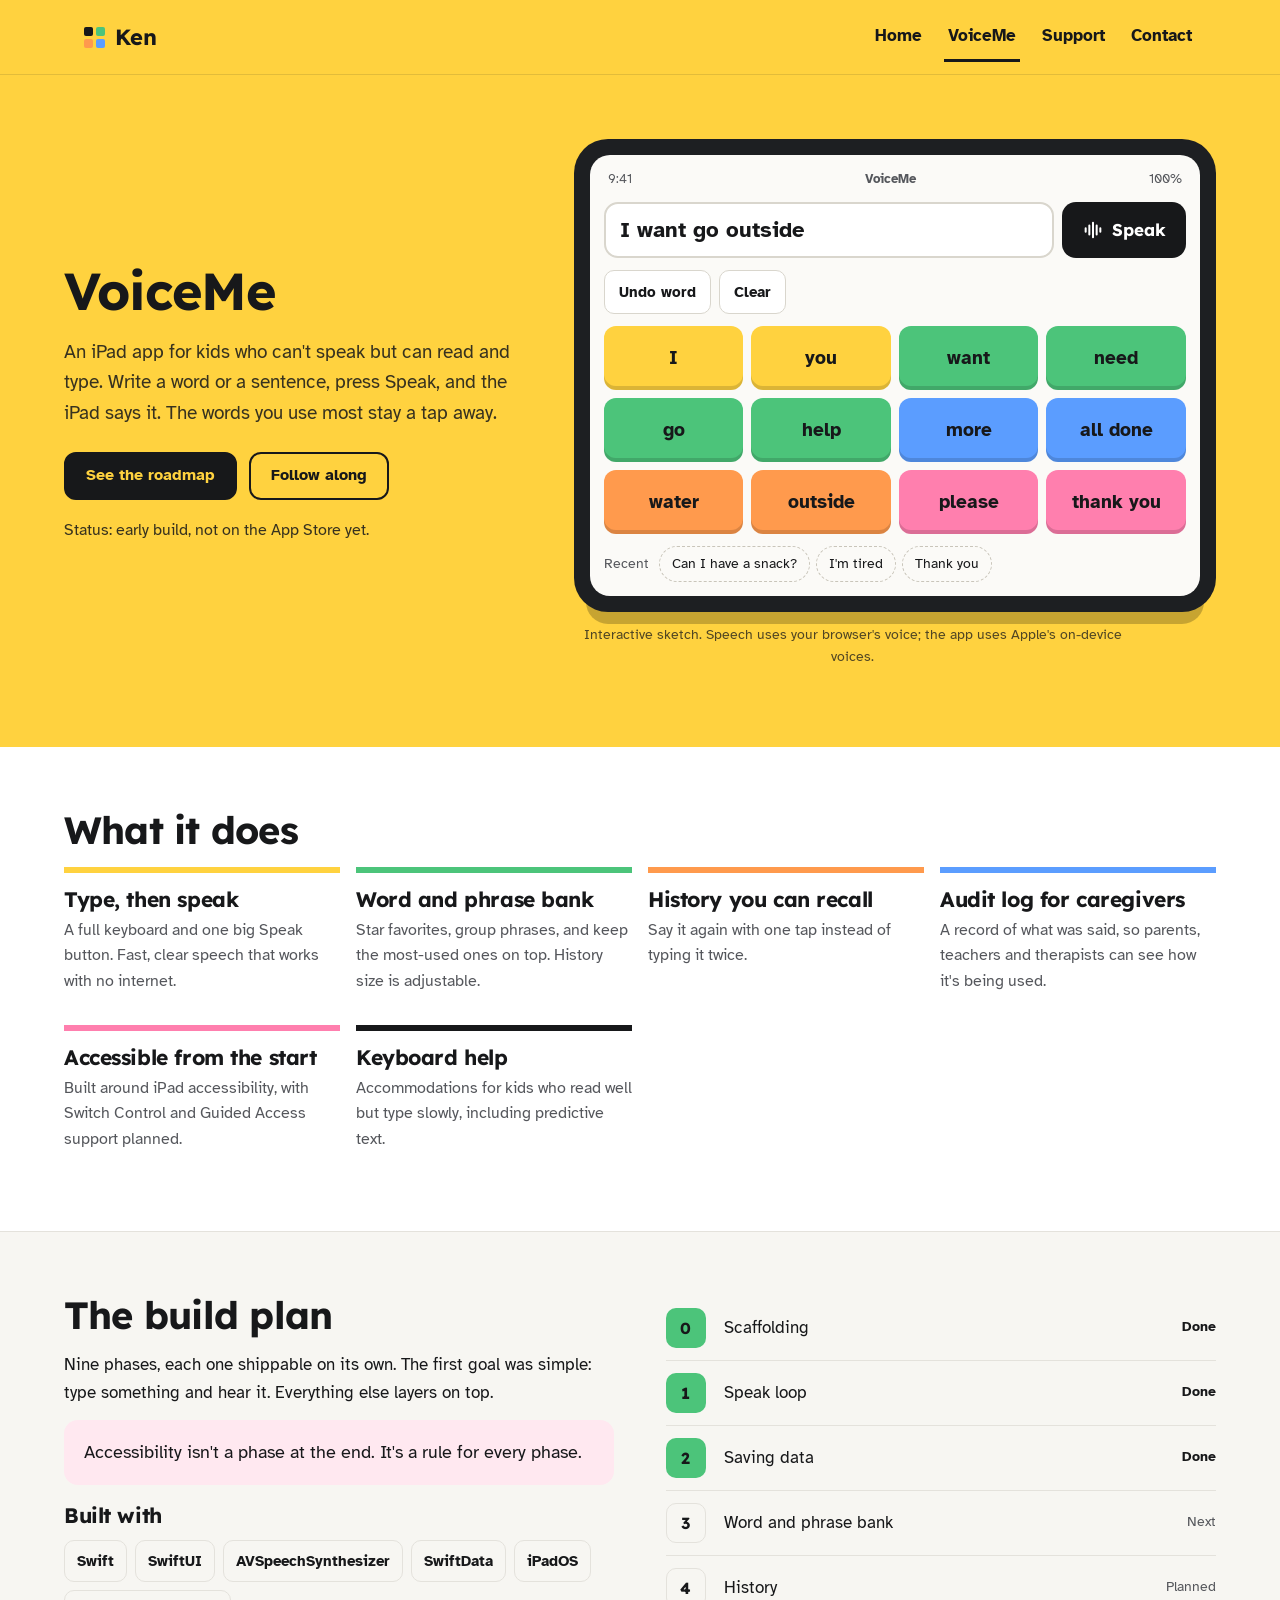
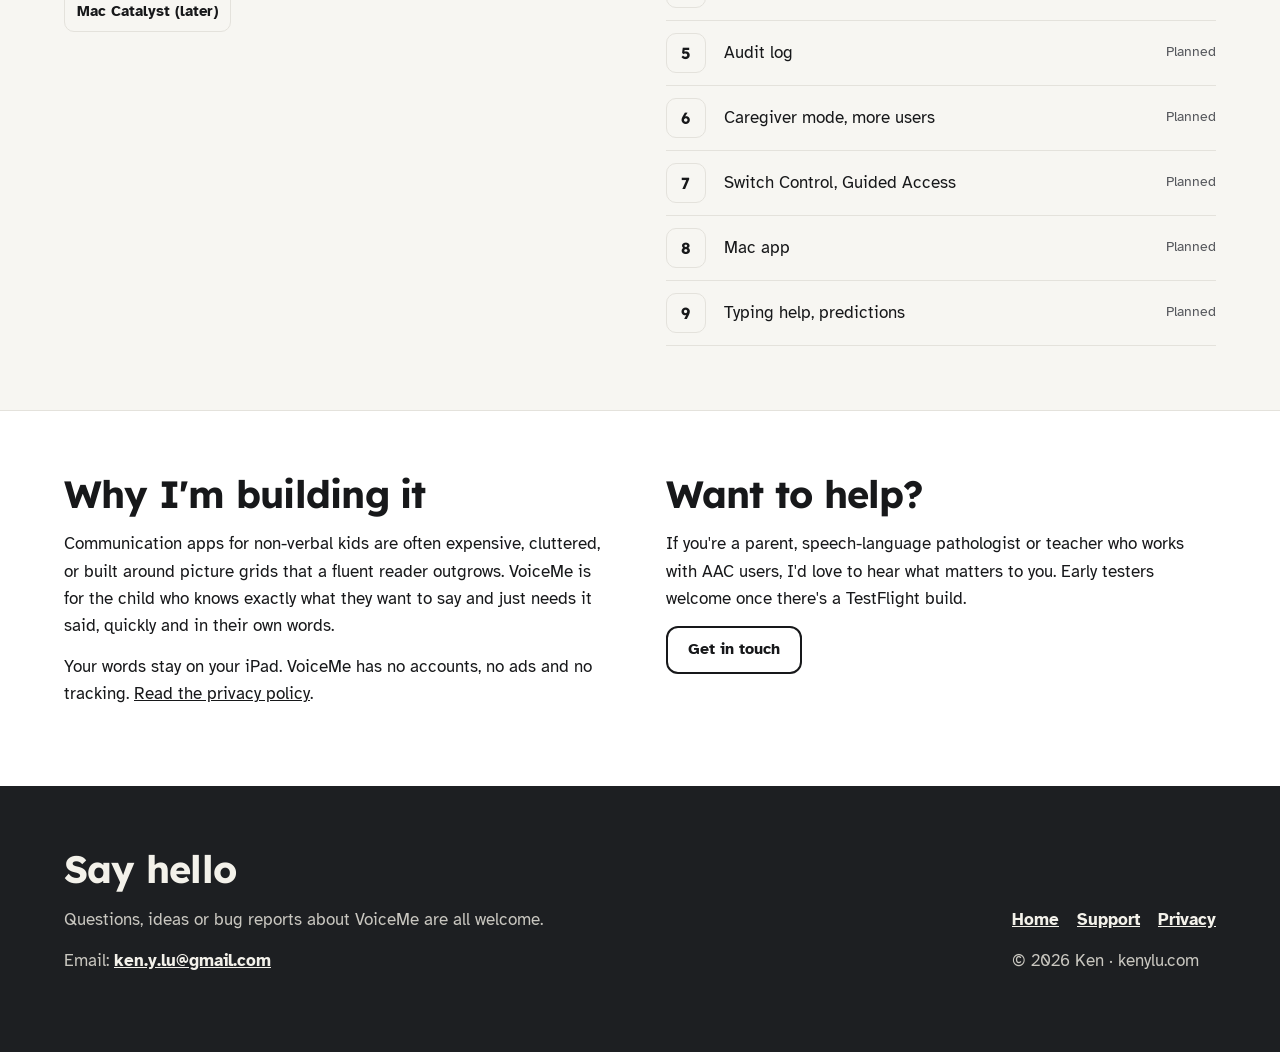
==== voiceme/index.html @ bc3d5fab "Add initial HTML structure for VoiceMe app This file contains the HTML structure and content for the" ====
<!DOCTYPE html>
<html lang="en">
<head>
<meta charset="utf-8">
<meta name="viewport" content="width=device-width, initial-scale=1">
<title>VoiceMe · kenylu.com</title>
<meta name="description" content="VoiceMe is an iPad app for non-verbal kids who can read and type: write a word or sentence, press Speak, and the iPad says it.">
<link rel="icon" href="data:image/svg+xml,%3Csvg xmlns='http://www.w3.org/2000/svg' viewBox='0 0 20 20'%3E%3Crect width='9' height='9' rx='2' fill='%2317181a'/%3E%3Crect x='11' width='9' height='9' rx='2' fill='%234cc47a'/%3E%3Crect y='11' width='9' height='9' rx='2' fill='%23ff9a4d'/%3E%3Crect x='11' y='11' width='9' height='9' rx='2' fill='%235b9dff'/%3E%3C/svg%3E">
<link rel="preconnect" href="https://fonts.googleapis.com">
<link rel="stylesheet" href="https://fonts.googleapis.com/css2?family=Lexend:wght@500;700&family=Atkinson+Hyperlegible:wght@400;700&display=swap">
<link rel="stylesheet" href="/assets/site.css">
</head>
<body>
<nav><div class="wrap">
  <a class="mark" href="/"><i><b></b><b></b><b></b><b></b></i>Ken</a>
  <a class="l" href="/">Home</a>
  <a class="l" href="/voiceme/" aria-current="page">VoiceMe</a>
  <a class="l" href="/voiceme/support/">Support</a>
  <a class="l" href="#contact">Contact</a>
</div></nav>

<main>
  <section class="hero band"><div class="wrap">
    <div>
      <h1>VoiceMe</h1>
      <p class="lede">An iPad app for kids who can't speak but can read and type. Write a word or a sentence, press Speak, and the iPad says it. The words you use most stay a tap away.</p>
      <div class="btns">
        <a class="btn solid" href="#road">See the roadmap</a>
        <a class="btn" href="#contact">Follow along</a>
      </div>
      <p class="lede" style="font-size:16px">Status: early build, not on the App Store yet.</p>
    </div>
    <div>
      <div class="ipad" data-demo></div>
      <p class="note">Interactive sketch. Speech uses your browser's voice; the app uses Apple's on-device voices.</p>
    </div>
  </div></section>

  <section class="band"><div class="wrap">
    <h2>What it does</h2>
    <div class="feat">
      <div style="--c:var(--y)"><h3>Type, then speak</h3><p>A full keyboard and one big Speak button. Fast, clear speech that works with no internet.</p></div>
      <div style="--c:var(--g)"><h3>Word and phrase bank</h3><p>Star favorites, group phrases, and keep the most-used ones on top. History size is adjustable.</p></div>
      <div style="--c:var(--o)"><h3>History you can recall</h3><p>Say it again with one tap instead of typing it twice.</p></div>
      <div style="--c:var(--b)"><h3>Audit log for caregivers</h3><p>A record of what was said, so parents, teachers and therapists can see how it's being used.</p></div>
      <div style="--c:var(--p)"><h3>Accessible from the start</h3><p>Built around iPad accessibility, with Switch Control and Guided Access support planned.</p></div>
      <div style="--c:var(--ink)"><h3>Keyboard help</h3><p>Accommodations for kids who read well but type slowly, including predictive text.</p></div>
    </div>
  </div></section>

  <section class="band tint" id="road"><div class="wrap split">
    <div>
      <h2>The build plan</h2>
      <p>Nine phases, each one shippable on its own. The first goal was simple: type something and hear it. Everything else layers on top.</p>
      <blockquote>Accessibility isn't a phase at the end. It's a rule for every phase.</blockquote>
      <h3>Built with</h3>
      <ul class="stack"><li>Swift</li><li>SwiftUI</li><li>AVSpeechSynthesizer</li><li>SwiftData</li><li>iPadOS</li><li>Mac Catalyst (later)</li></ul>
    </div>
    <ol class="road" id="roadmap"></ol>
  </div></section>

  <section class="band"><div class="wrap split">
    <div>
      <h2>Why I'm building it</h2>
      <p>Communication apps for non-verbal kids are often expensive, cluttered, or built around picture grids that a fluent reader outgrows. VoiceMe is for the child who knows exactly what they want to say and just needs it said, quickly and in their own words.</p>
      <p>Your words stay on your iPad. VoiceMe has no accounts, no ads and no tracking. <a href="/voiceme/privacy/">Read the privacy policy</a>.</p>
    </div>
    <div>
      <h2>Want to help?</h2>
      <p>If you're a parent, speech-language pathologist or teacher who works with AAC users, I'd love to hear what matters to you. Early testers welcome once there's a TestFlight build.</p>
      <a class="btn" href="#contact">Get in touch</a>
    </div>
  </div></section>
</main>

<footer class="band" id="contact"><div class="wrap">
  <div>
    <h2>Say hello</h2>
    <p>Questions, ideas or bug reports about VoiceMe are all welcome.</p>
    <p>Email: <a href="mailto:ken.y.lu@gmail.com">ken.y.lu@gmail.com</a></p>
  </div>
  <div>
    <p class="links"><a href="/">Home</a><a href="/voiceme/support/">Support</a><a href="/voiceme/privacy/">Privacy</a></p>
    <p>© 2026 Ken · kenylu.com</p>
  </div>
</div></footer>
<script src="/assets/voiceme.js"></script>
</body>
</html>
---- assets/site.css ----
/* VOICE everyday and warm: a person's site, with VoiceMe as one project
   IDEA an AAC communication board: colour-coded word tiles (people yellow, actions green, things orange, describing blue, social pink)
   PICTURE home: a board of tiles about Ken; VoiceMe: a working iPad sketch of the app
   COLOUR white ground, near-black ink, sunflower yellow band leading, board colours as working accents
   TYPE Lexend 700 display + Atkinson Hyperlegible text (both built for readability)
   LAYOUT laptop: yellow band with intro left and picture right; phone: title, picture, then text */
:root{color-scheme:light dark;--bg:light-dark(#ffffff,#131517);--ink:light-dark(#17181a,#f3f1ea);--soft:light-dark(#55575c,#b5b3ad);--line:light-dark(#e4e2dc,#2c2f33);--band:light-dark(#ffd23f,#3a3110);--bandink:light-dark(#17181a,#fff6d6);--panel:light-dark(#f7f6f2,#1b1e21);--y:#ffd23f;--g:#4cc47a;--o:#ff9a4d;--b:#5b9dff;--p:#ff7fae;--tileink:#17181a;--dev:light-dark(#1d1f22,#0a0b0c)}
:root[data-theme=light]{color-scheme:light}
:root[data-theme=dark]{color-scheme:dark}
*{box-sizing:border-box;min-width:0}
html{scroll-padding-top:80px}
body{margin:0;background:var(--bg);color:var(--ink);font:17px/1.6 "Atkinson Hyperlegible",system-ui,sans-serif;overflow-x:clip}
a{color:inherit}
h1,h2,h3{font-family:Lexend,system-ui,sans-serif;font-weight:700;line-height:1.05;letter-spacing:-.02em;text-wrap:balance;margin:0}
h1{font-size:clamp(36px,5vw,52px)}
h2{font-size:clamp(28px,3.4vw,38px);margin-bottom:16px}
h3{font-size:21px;margin-bottom:6px;line-height:1.2}
p{margin:0 0 14px;max-width:62ch}
.band{padding-block:clamp(32px,5vw,72px);padding-left:max(5vw,16px);padding-right:max(5vw,16px)}
.wrap{max-width:1240px;margin:0 auto}
nav{position:sticky;top:0;z-index:5;background:var(--band);color:var(--bandink);border-bottom:1px solid color-mix(in srgb,var(--bandink) 12%,transparent)}
nav .wrap{display:flex;flex-wrap:wrap;align-items:center;gap:4px 18px;padding:12px max(5vw,16px)}
.mark{font:700 22px Lexend,sans-serif;text-decoration:none;margin-right:auto;display:flex;align-items:center;gap:10px}
.mark i{display:grid;grid-template-columns:repeat(2,9px);gap:3px}
.mark i b{width:9px;height:9px;border-radius:2px;background:var(--bandink)}
.mark i b:nth-child(2){background:var(--g)}
.mark i b:nth-child(3){background:var(--o)}
.mark i b:nth-child(4){background:var(--b)}
nav a.l{text-decoration:none;padding:10px 4px;font-weight:700;border-bottom:3px solid transparent}
nav a.l:hover,nav a.l[aria-current]{border-color:currentColor}
.hero{background:var(--band);color:var(--bandink)}
.hero .wrap{display:grid;grid-template-columns:minmax(0,5fr) minmax(0,7fr);gap:clamp(24px,4vw,56px);align-items:center}
.lede{font-size:19px;color:var(--bandink);opacity:.86;margin-top:18px}
.btns{display:flex;flex-wrap:wrap;gap:12px;margin-top:24px}
.btn{display:inline-flex;align-items:center;min-height:48px;padding:0 20px;border-radius:12px;font-weight:700;text-decoration:none;border:2px solid currentColor;cursor:pointer;font-size:16px;font-family:inherit;background:transparent;color:inherit}
.btn.solid{background:var(--bandink);color:var(--band);border-color:var(--bandink)}
.btn:focus-visible,.tile:focus-visible,input:focus-visible,button:focus-visible,a:focus-visible,summary:focus-visible{outline:3px solid var(--b);outline-offset:3px}
/* home: tiles about Ken */
.me{display:grid;grid-template-columns:repeat(3,minmax(0,1fr));gap:12px}
.me div{border-radius:18px;padding:18px;min-height:130px;display:flex;flex-direction:column;justify-content:flex-end;color:var(--tileink);box-shadow:inset 0 -6px 0 rgba(0,0,0,.14)}
.me .big{grid-column:span 2;grid-row:span 2;background:#fff;border:3px solid var(--tileink)}
.me .wide{grid-column:1/-1;min-height:96px}
.me .k{background:var(--tileink);color:#fff6d6}
.me b{font:700 clamp(20px,2.4vw,30px)/1.1 Lexend,sans-serif;letter-spacing:-.02em}
.me .big b{font-size:clamp(28px,3.6vw,44px)}
.me span{font-size:15px;margin-top:6px;opacity:.85}
/* VoiceMe: the device */
.ipad{background:var(--dev);border-radius:34px;padding:16px;box-shadow:0 24px 0 -12px color-mix(in srgb,#000 22%,transparent);max-width:680px;margin-inline:auto;width:100%}
.screen{background:#fbfaf7;color:#17181a;border-radius:20px;padding:14px;display:grid;gap:12px}
.sbar{display:flex;justify-content:space-between;font-size:13px;color:#55575c;padding:0 4px}
.msg{display:flex;gap:8px;align-items:stretch}
.msg input{flex:1;font:700 clamp(17px,2vw,22px) "Atkinson Hyperlegible",sans-serif;padding:12px 14px;border:2px solid #d9d6cd;border-radius:14px;background:#fff;color:#17181a;min-height:56px}
.speak{border:0;border-radius:14px;background:#17181a;color:#fff;font:700 17px Lexend,sans-serif;padding:0 20px;min-height:56px;cursor:pointer;display:flex;align-items:center;gap:8px}
.speak svg{width:22px;height:22px}
.speak.on{background:#1f8f4d}
.ctl{display:flex;gap:8px;flex-wrap:wrap;align-items:center}
.ctl button{border:1px solid #d9d6cd;background:#fff;color:#17181a;border-radius:10px;min-height:44px;padding:0 14px;font:700 15px "Atkinson Hyperlegible",sans-serif;cursor:pointer}
.ctl span{font-size:14px;color:#55575c;margin-left:auto}
.board{display:grid;grid-template-columns:repeat(4,minmax(0,1fr));gap:8px}
.tile{border:0;border-radius:12px;min-height:64px;font:700 clamp(15px,1.6vw,19px) "Atkinson Hyperlegible",sans-serif;color:var(--tileink);cursor:pointer;box-shadow:inset 0 -4px 0 rgba(0,0,0,.14);transition:transform .12s}
.tile:active{transform:translateY(2px);box-shadow:inset 0 -2px 0 rgba(0,0,0,.14)}
.y{background:var(--y)}
.g{background:var(--g)}
.o{background:var(--o)}
.bl{background:var(--b)}
.pk{background:var(--p)}
.recent{display:flex;gap:6px;flex-wrap:wrap;font-size:14px}
.recent b{color:#55575c;font-weight:400;margin-right:4px;align-self:center}
.recent button{border:1px dashed #c9c5ba;background:transparent;color:#17181a;border-radius:999px;padding:6px 12px;min-height:36px;font:14px "Atkinson Hyperlegible",sans-serif;cursor:pointer}
.sr{position:absolute;left:-9999px}
.note{font-size:14px;margin-top:12px;text-align:center;color:var(--bandink);opacity:.75}
/* sections */
.cols{display:grid;grid-template-columns:repeat(auto-fit,minmax(min(100%,340px),1fr));gap:20px}
.card{background:var(--panel);border:1px solid var(--line);border-radius:18px;padding:24px;display:flex;flex-direction:column}
.card .meta{display:flex;flex-wrap:wrap;gap:8px;margin:4px 0 14px}
.chip{font-size:14px;font-weight:700;padding:4px 10px;border-radius:999px;background:color-mix(in srgb,var(--g) 26%,transparent)}
.chip.w{background:color-mix(in srgb,var(--y) 40%,transparent)}
.card .go{margin-top:auto;font-weight:700}
.feat{display:grid;grid-template-columns:repeat(auto-fit,minmax(min(100%,250px),1fr));gap:16px;margin-top:8px}
.feat div{border-top:6px solid var(--c);padding-top:14px}
.feat p{font-size:16px;color:var(--soft)}
.split{display:grid;grid-template-columns:minmax(0,1fr) minmax(0,1fr);gap:clamp(24px,4vw,56px);align-items:start}
.road{list-style:none;margin:0;padding:0}
.road li{display:grid;grid-template-columns:44px minmax(0,1fr) auto;gap:14px;align-items:center;padding:12px 0;border-bottom:1px solid var(--line)}
.road .n{width:40px;height:40px;border-radius:10px;display:grid;place-items:center;font:700 16px Lexend,sans-serif;background:var(--panel);border:1px solid var(--line)}
.road .done .n{background:var(--g);color:var(--tileink);border-color:transparent}
.road small{font-size:14px;color:var(--soft);white-space:nowrap}
.road .done small{color:var(--ink);font-weight:700}
.stack{display:flex;flex-wrap:wrap;gap:8px;margin:12px 0 0;padding:0;list-style:none}
.stack li{border:1px solid var(--line);border-radius:10px;padding:8px 12px;font-weight:700;font-size:15px}
blockquote{margin:0 0 18px;padding:18px 20px;border-radius:14px;background:color-mix(in srgb,var(--p) 18%,var(--bg));font-size:18px}
.tint{background:var(--panel);border-block:1px solid var(--line)}
/* policy and support pages */
.doc{max-width:780px;margin:0 auto}
.doc h2{font-size:26px;margin:40px 0 10px}
.doc h3{font-size:19px;margin:22px 0 6px}
.doc ul{padding-left:22px;margin:0 0 14px}
.doc li{margin:6px 0;max-width:62ch}
.doc .date{font-size:15px;color:var(--bandink);opacity:.8;margin-top:12px}
.sum{display:grid;grid-template-columns:repeat(auto-fit,minmax(min(100%,210px),1fr));gap:12px;margin-top:4px}
.sum div{border-radius:14px;padding:16px;color:var(--tileink);box-shadow:inset 0 -4px 0 rgba(0,0,0,.12)}
.sum b{display:block;font:700 18px/1.2 Lexend,sans-serif;margin-bottom:4px}
.sum span{font-size:15px}
details{border-bottom:1px solid var(--line);padding:4px 0}
summary{cursor:pointer;font-weight:700;font-size:18px;padding:12px 0;min-height:44px}
details p,details ol{margin:0 0 14px}
.mail{display:inline-flex;align-items:center;gap:10px;font:700 clamp(18px,2.4vw,24px) Lexend,sans-serif;word-break:break-all}
footer{background:var(--dev);color:#f3f1ea}
footer .wrap{display:flex;flex-wrap:wrap;gap:16px 40px;align-items:end;justify-content:space-between}
footer p{color:#c9c7c0}
footer a{font-weight:700;color:#f3f1ea}
footer .links{display:flex;flex-wrap:wrap;gap:6px 18px}
@media(max-width:860px){.hero .wrap,.split{grid-template-columns:minmax(0,1fr)}}
@media(max-width:600px){.me{grid-template-columns:repeat(2,minmax(0,1fr))}.me div{min-height:104px;padding:14px}.me .big{grid-row:auto}.ipad{padding:10px;border-radius:24px}.screen{padding:10px;border-radius:16px}.board{grid-template-columns:repeat(3,minmax(0,1fr))}.speak span{display:none}.speak{padding:0 16px}.ctl span{margin-left:0;width:100%}nav .wrap{gap:0 12px}}
@media(prefers-reduced-motion:reduce){.tile{transition:none}html{scroll-behavior:auto}}
@media(prefers-reduced-motion:no-preference){html{scroll-behavior:smooth}}
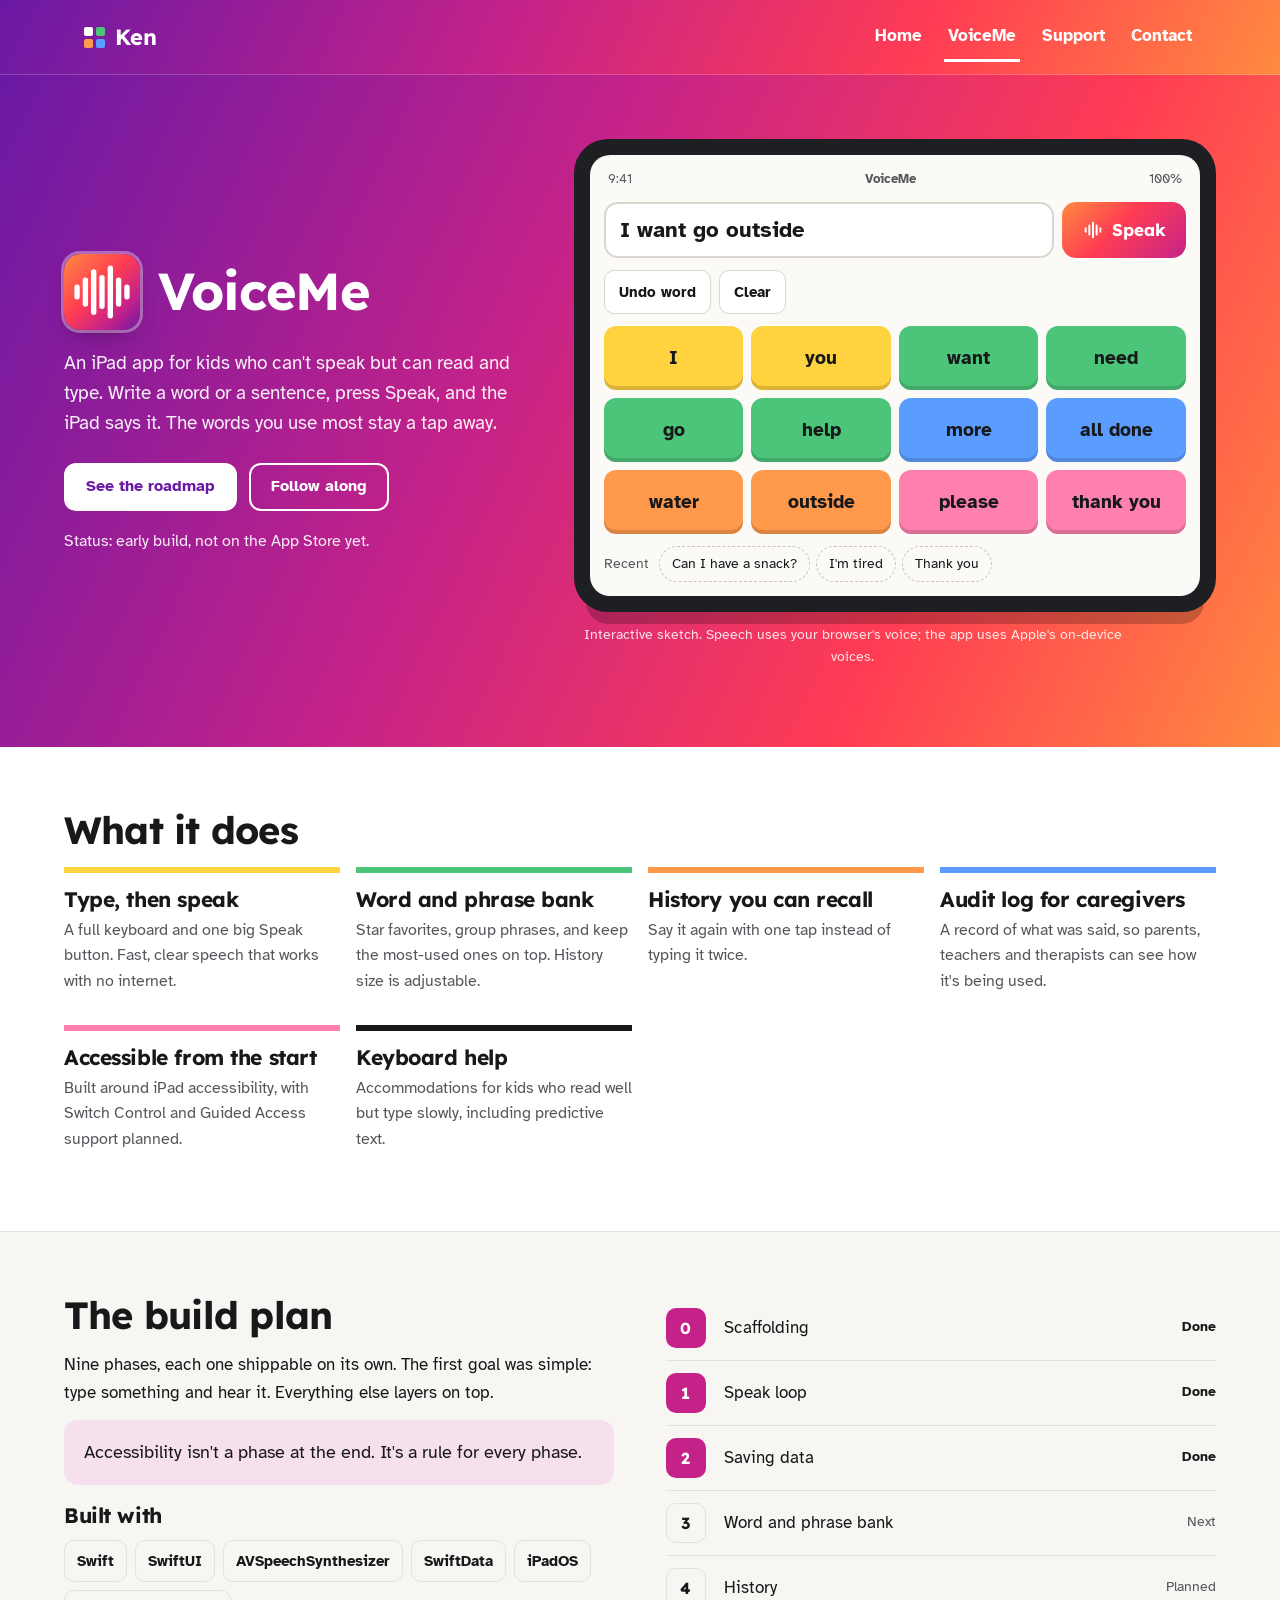
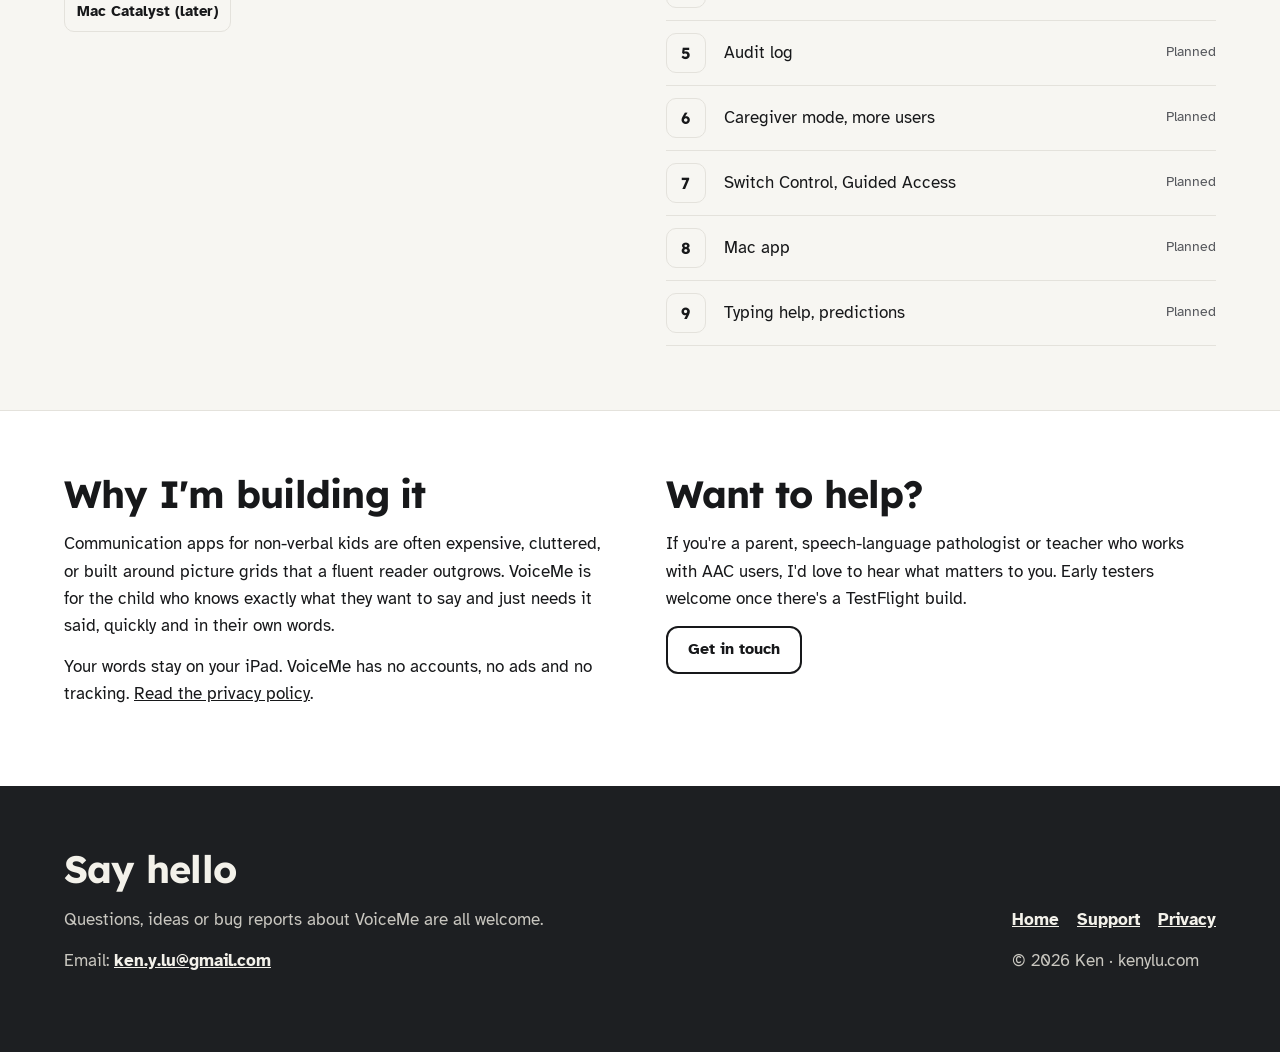
==== commit 2f739495: "VoiceMe pages: use the app icon's orange-to-purple colors Co-Authored-By: Claude Opus 5.5 <noreply@a" ====
--- a/voiceme/index.html
+++ b/voiceme/index.html
@@ -5,12 +5,12 @@
 <meta name="viewport" content="width=device-width, initial-scale=1">
 <title>VoiceMe · kenylu.com</title>
 <meta name="description" content="VoiceMe is an iPad app for non-verbal kids who can read and type: write a word or sentence, press Speak, and the iPad says it.">
-<link rel="icon" href="data:image/svg+xml,%3Csvg xmlns='http://www.w3.org/2000/svg' viewBox='0 0 20 20'%3E%3Crect width='9' height='9' rx='2' fill='%2317181a'/%3E%3Crect x='11' width='9' height='9' rx='2' fill='%234cc47a'/%3E%3Crect y='11' width='9' height='9' rx='2' fill='%23ff9a4d'/%3E%3Crect x='11' y='11' width='9' height='9' rx='2' fill='%235b9dff'/%3E%3C/svg%3E">
+<link rel="icon" href="data:image/svg+xml,%3Csvg xmlns='http://www.w3.org/2000/svg' viewBox='0 0 64 64'%3E%3Cdefs%3E%3ClinearGradient id='g' x1='0' y1='0' x2='1' y2='1'%3E%3Cstop offset='0' stop-color='%23ff8a40'/%3E%3Cstop offset='.45' stop-color='%23ff3c53'/%3E%3Cstop offset='.75' stop-color='%23c52289'/%3E%3Cstop offset='1' stop-color='%236a19a4'/%3E%3C/linearGradient%3E%3C/defs%3E%3Crect width='64' height='64' rx='14' fill='url(%23g)'/%3E%3Cpath d='M11 28v8M18 22v20M25 15v34M32 20v24M39 12v40M46 22v20M53 28v8' stroke='%23fff' stroke-width='4.5' stroke-linecap='round'/%3E%3C/svg%3E">
 <link rel="preconnect" href="https://fonts.googleapis.com">
 <link rel="stylesheet" href="https://fonts.googleapis.com/css2?family=Lexend:wght@500;700&family=Atkinson+Hyperlegible:wght@400;700&display=swap">
 <link rel="stylesheet" href="/assets/site.css">
 </head>
-<body>
+<body class="vm">
 <nav><div class="wrap">
   <a class="mark" href="/"><i><b></b><b></b><b></b><b></b></i>Ken</a>
   <a class="l" href="/">Home</a>
@@ -22,7 +22,7 @@
 <main>
   <section class="hero band"><div class="wrap">
     <div>
-      <h1>VoiceMe</h1>
+      <h1 class="app"><svg class="appicon" viewBox="0 0 64 64" aria-hidden="true"><defs><linearGradient id="vmg" x1="0" y1="0" x2="1" y2="1"><stop offset="0" stop-color="#ff8a40"/><stop offset=".45" stop-color="#ff3c53"/><stop offset=".75" stop-color="#c52289"/><stop offset="1" stop-color="#6a19a4"/></linearGradient></defs><rect width="64" height="64" rx="14" fill="url(#vmg)"/><path d="M11 28v8M18 22v20M25 15v34M32 20v24M39 12v40M46 22v20M53 28v8" stroke="#fff" stroke-width="4.5" stroke-linecap="round"/></svg>VoiceMe</h1>
       <p class="lede">An iPad app for kids who can't speak but can read and type. Write a word or a sentence, press Speak, and the iPad says it. The words you use most stay a tap away.</p>
       <div class="btns">
         <a class="btn solid" href="#road">See the roadmap</a>
--- a/assets/site.css
+++ b/assets/site.css
@@ -110,6 +110,27 @@
 footer p{color:#c9c7c0}
 footer a{font-weight:700;color:#f3f1ea}
 footer .links{display:flex;flex-wrap:wrap;gap:6px 18px}
+/* VoiceMe pages: colours from the app icon (orange, coral, magenta, purple) */
+.vm{--bandink:#ffffff;--vm1:#ff8a40;--vm2:#ff3c53;--vm3:#c52289;--vm4:#6a19a4}
+.vm nav,.vm .hero{background:linear-gradient(115deg,var(--vm4) 0%,var(--vm3) 40%,var(--vm2) 72%,var(--vm1) 100%);color:#fff}
+.vm nav{border-bottom-color:rgba(255,255,255,.2)}
+.vm .lede{opacity:.92}
+.vm .btn.solid{background:#fff;color:var(--vm4);border-color:#fff}
+.vm .hero .btn:not(.solid){border-color:#fff;color:#fff}
+.vm .note{opacity:.85}
+.app{display:flex;align-items:center;gap:18px}
+.appicon{width:clamp(56px,7vw,76px);height:auto;flex:none;border-radius:16px;box-shadow:0 0 0 3px rgba(255,255,255,.35),0 10px 24px -10px rgba(0,0,0,.45)}
+.vm .speak{background:linear-gradient(135deg,var(--vm1),var(--vm2) 45%,var(--vm3))}
+.vm .speak.on{background:var(--vm4)}
+.vm .road .done .n{background:var(--vm3);color:#fff}
+.vm blockquote{background:color-mix(in srgb,var(--vm3) 14%,var(--bg))}
+.vm .sum div{background:var(--panel);color:var(--ink);border:1px solid var(--line);border-top:6px solid var(--vm2);box-shadow:none}
+.vm .sum .y{border-top-color:var(--vm1)}
+.vm .sum .g{border-top-color:var(--vm2)}
+.vm .sum .bl{border-top-color:var(--vm3)}
+.vm .sum .pk{border-top-color:var(--vm4)}
+.vm .doc .date{opacity:.9}
+@media(max-width:860px){.vm .hero{background:linear-gradient(165deg,var(--vm4) 0%,var(--vm3) 45%,var(--vm2) 78%,var(--vm1) 100%)}}
 @media(max-width:860px){.hero .wrap,.split{grid-template-columns:minmax(0,1fr)}}
 @media(max-width:600px){.me{grid-template-columns:repeat(2,minmax(0,1fr))}.me div{min-height:104px;padding:14px}.me .big{grid-row:auto}.ipad{padding:10px;border-radius:24px}.screen{padding:10px;border-radius:16px}.board{grid-template-columns:repeat(3,minmax(0,1fr))}.speak span{display:none}.speak{padding:0 16px}.ctl span{margin-left:0;width:100%}nav .wrap{gap:0 12px}}
 @media(prefers-reduced-motion:reduce){.tile{transition:none}html{scroll-behavior:auto}}
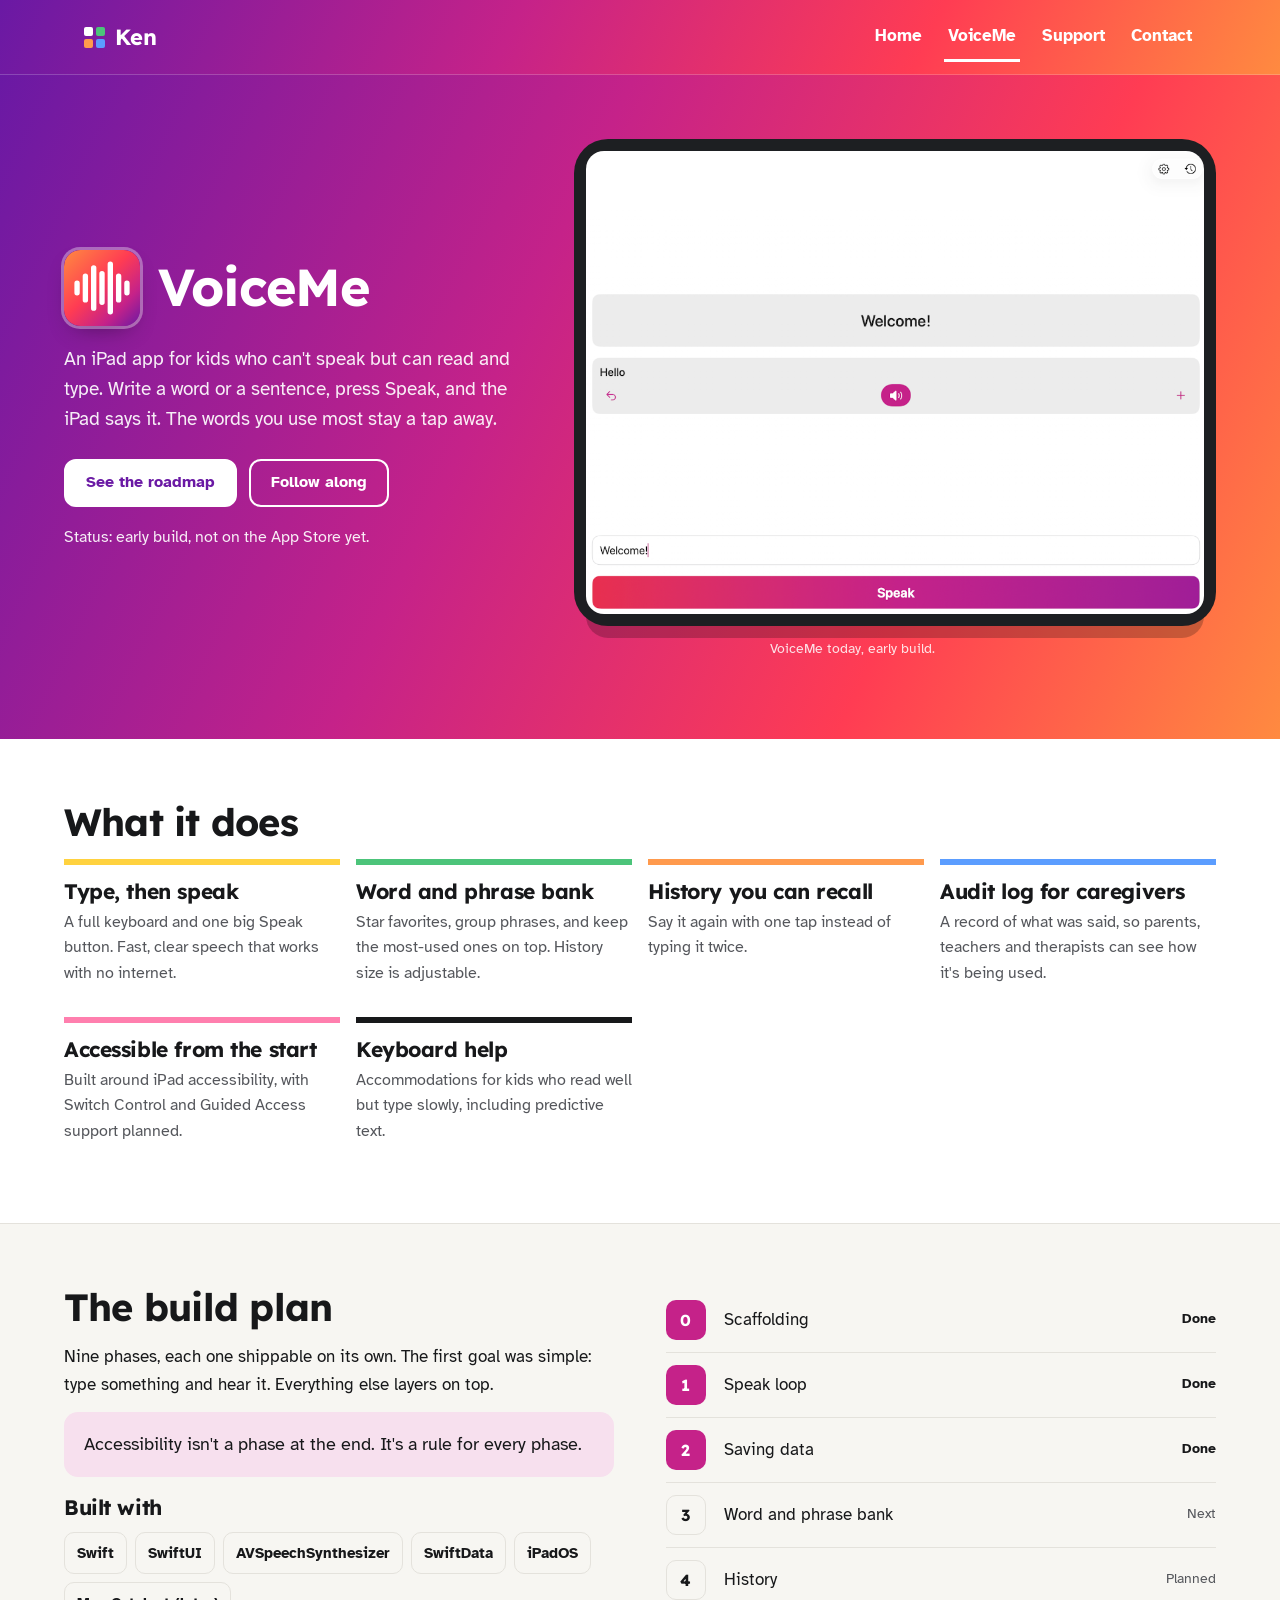
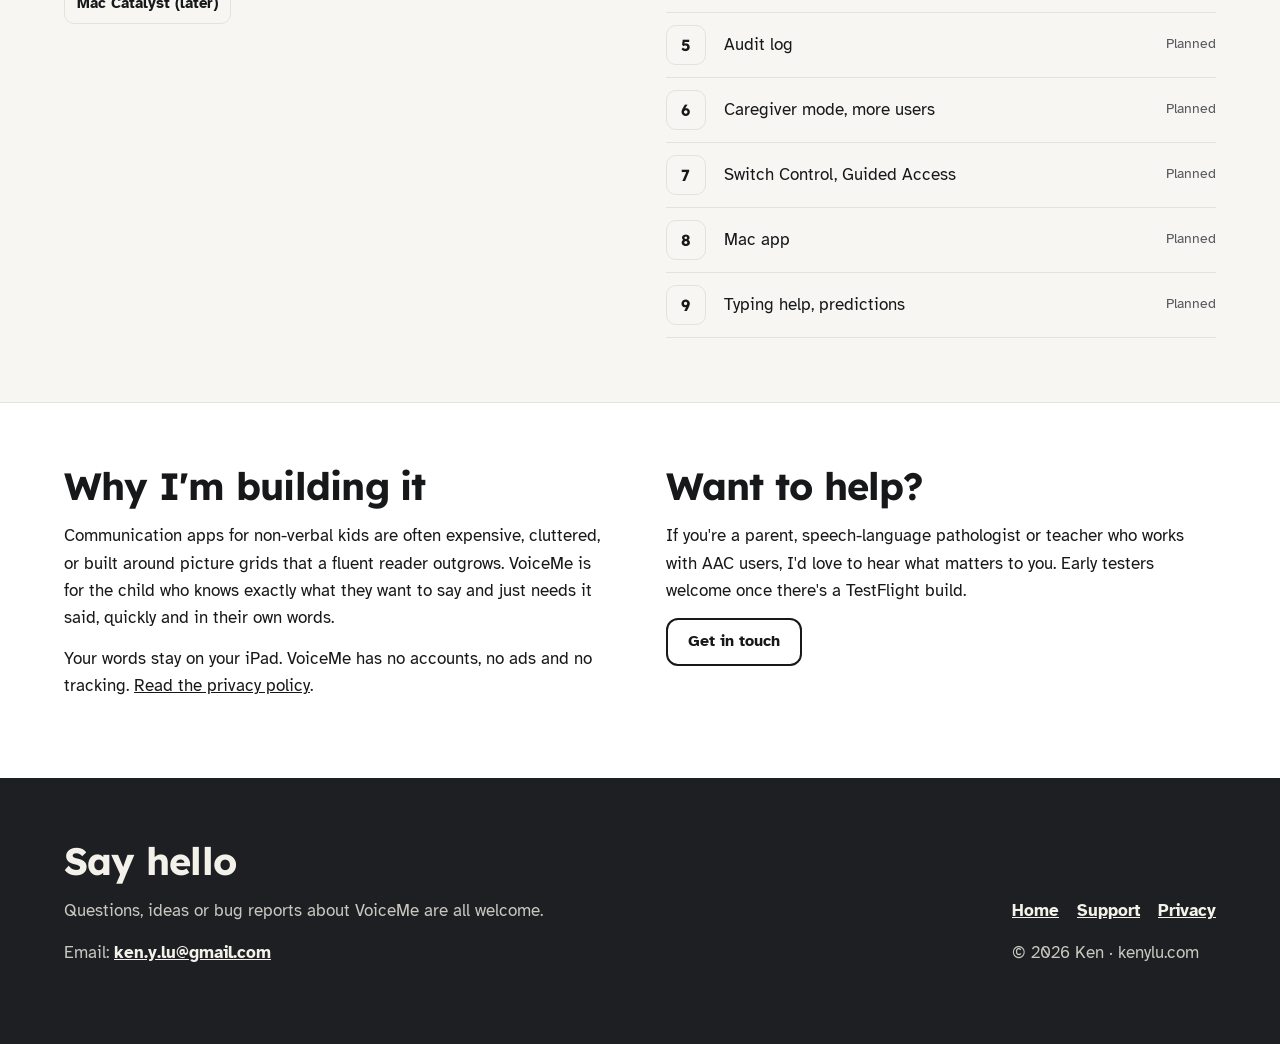
==== commit c4cf61cd: "VoiceMe page: show a real screenshot of the app Co-Authored-By: Claude Opus 5.5 <noreply@anthropic.c" ====
--- a/voiceme/index.html
+++ b/voiceme/index.html
@@ -31,8 +31,8 @@
       <p class="lede" style="font-size:16px">Status: early build, not on the App Store yet.</p>
     </div>
     <div>
-      <div class="ipad" data-demo></div>
-      <p class="note">Interactive sketch. Speech uses your browser's voice; the app uses Apple's on-device voices.</p>
+      <div class="ipad shot"><img src="/assets/voiceme-welcome.png" width="1017" height="762" alt="VoiceMe on iPad: the word Welcome! typed in the text box above a large Speak button, with the paragraph being built shown above it."></div>
+      <p class="note">VoiceMe today, early build.</p>
     </div>
   </div></section>
 
--- a/assets/site.css
+++ b/assets/site.css
@@ -110,6 +110,8 @@
 footer p{color:#c9c7c0}
 footer a{font-weight:700;color:#f3f1ea}
 footer .links{display:flex;flex-wrap:wrap;gap:6px 18px}
+.shot{padding:12px}
+.shot img{display:block;width:100%;height:auto;border-radius:18px;background:#fff}
 /* VoiceMe pages: colours from the app icon (orange, coral, magenta, purple) */
 .vm{--bandink:#ffffff;--vm1:#ff8a40;--vm2:#ff3c53;--vm3:#c52289;--vm4:#6a19a4}
 .vm nav,.vm .hero{background:linear-gradient(115deg,var(--vm4) 0%,var(--vm3) 40%,var(--vm2) 72%,var(--vm1) 100%);color:#fff}
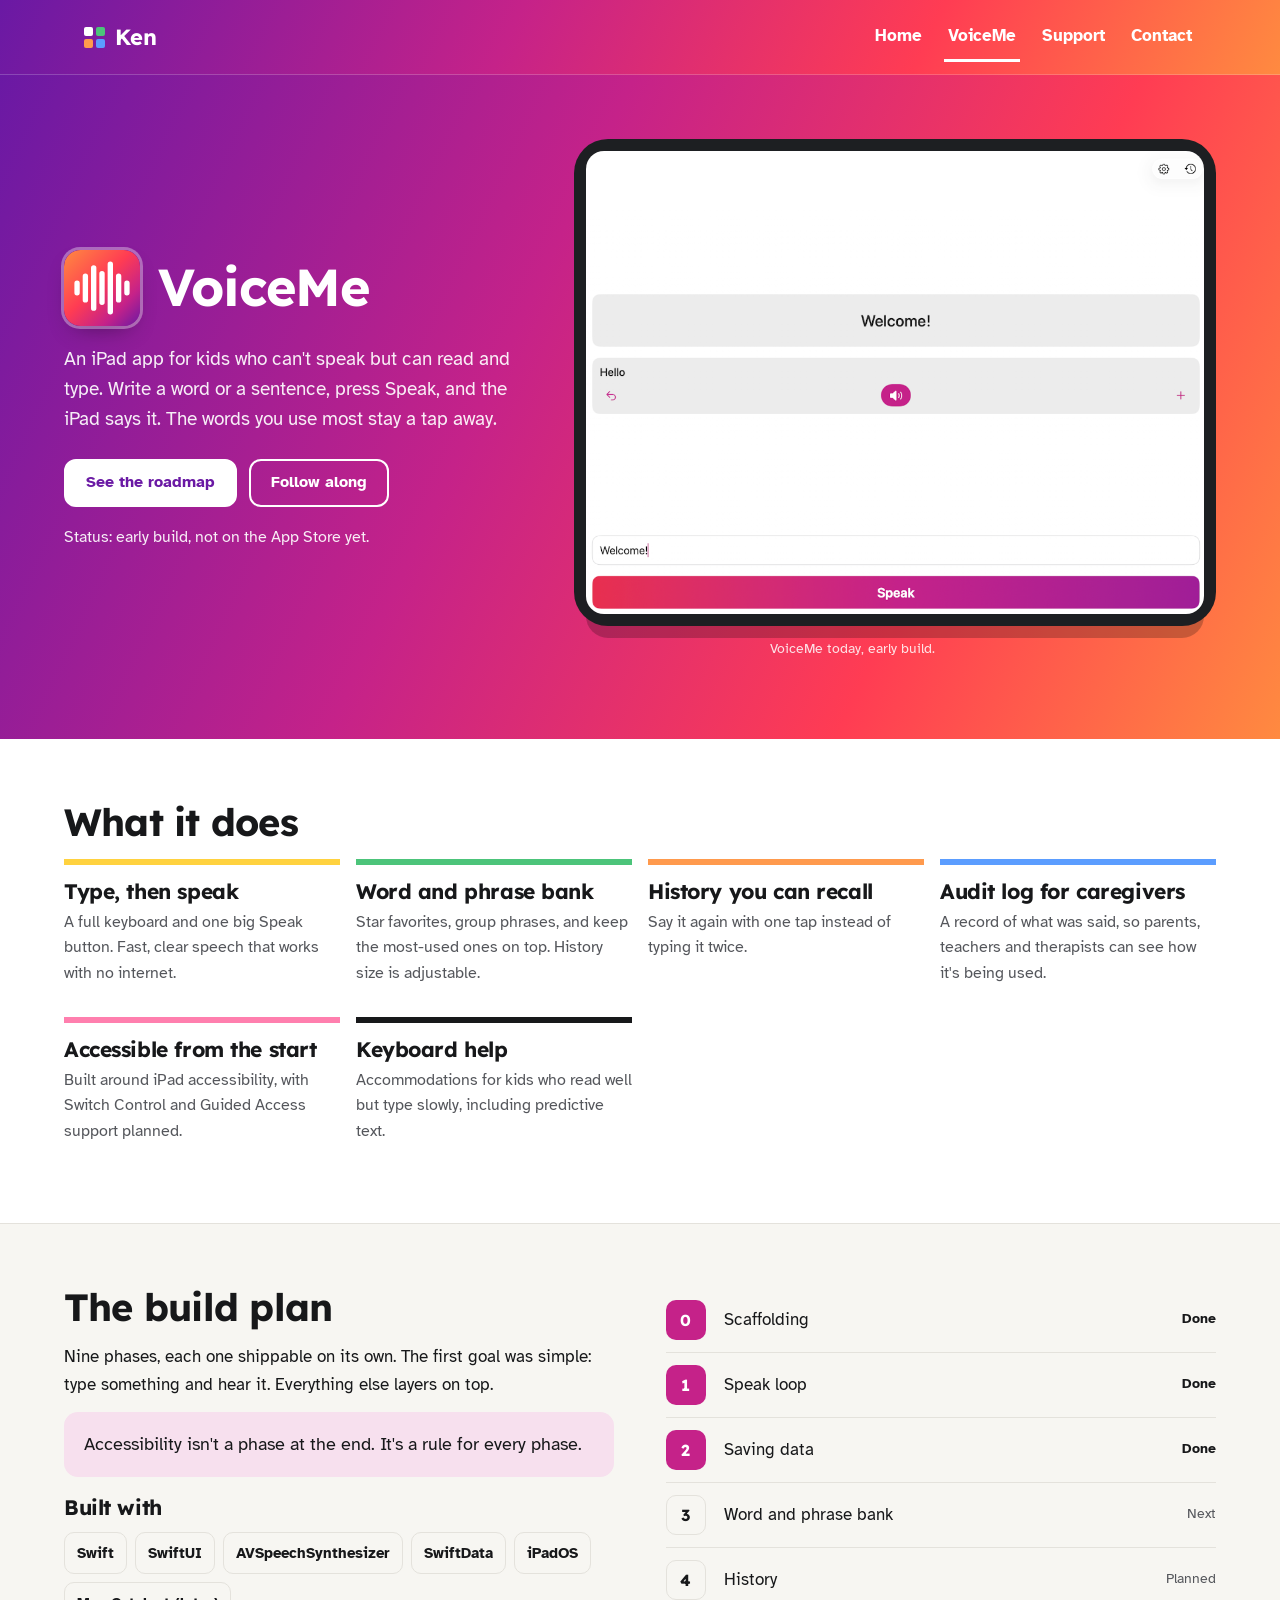
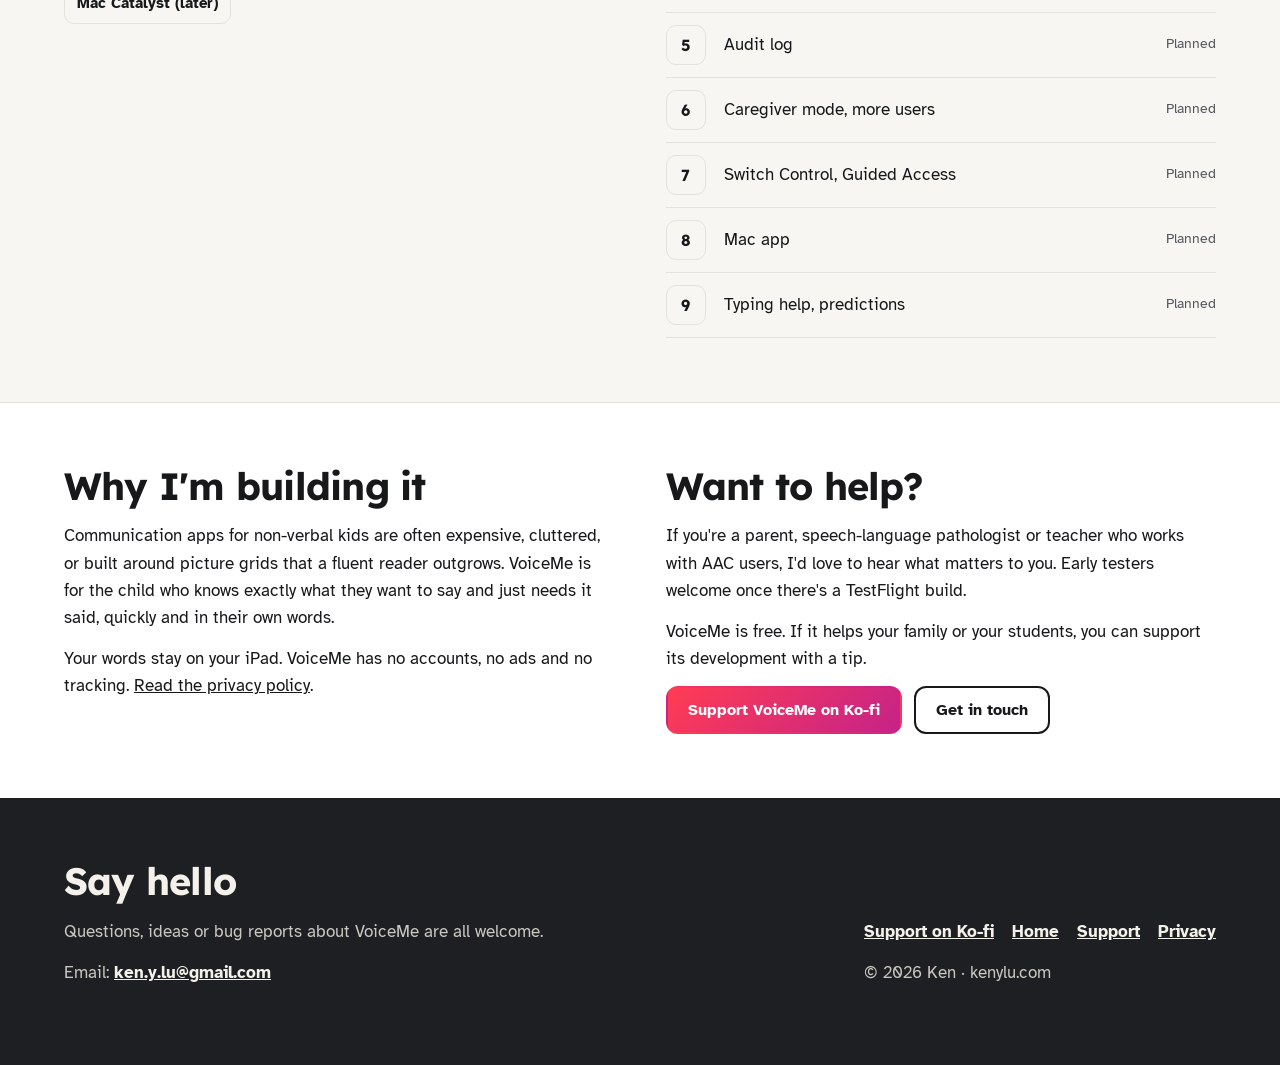
==== commit da7d0330: "Add Ko-fi support links to the VoiceMe pages Co-Authored-By: Claude Opus 5.5 <noreply@anthropic.com>" ====
--- a/voiceme/index.html
+++ b/voiceme/index.html
@@ -68,7 +68,11 @@
     <div>
       <h2>Want to help?</h2>
       <p>If you're a parent, speech-language pathologist or teacher who works with AAC users, I'd love to hear what matters to you. Early testers welcome once there's a TestFlight build.</p>
-      <a class="btn" href="#contact">Get in touch</a>
+      <p>VoiceMe is free. If it helps your family or your students, you can support its development with a tip.</p>
+      <div class="btns" style="margin-top:8px">
+        <a class="btn kofi" href="https://ko-fi.com/voiceme">Support VoiceMe on Ko-fi</a>
+        <a class="btn" href="#contact">Get in touch</a>
+      </div>
     </div>
   </div></section>
 </main>
@@ -80,7 +84,7 @@
     <p>Email: <a href="mailto:ken.y.lu@gmail.com">ken.y.lu@gmail.com</a></p>
   </div>
   <div>
-    <p class="links"><a href="/">Home</a><a href="/voiceme/support/">Support</a><a href="/voiceme/privacy/">Privacy</a></p>
+    <p class="links"><a href="https://ko-fi.com/voiceme">Support on Ko-fi</a><a href="/">Home</a><a href="/voiceme/support/">Support</a><a href="/voiceme/privacy/">Privacy</a></p>
     <p>© 2026 Ken · kenylu.com</p>
   </div>
 </div></footer>
--- a/assets/site.css
+++ b/assets/site.css
@@ -122,6 +122,7 @@
 .vm .note{opacity:.85}
 .app{display:flex;align-items:center;gap:18px}
 .appicon{width:clamp(56px,7vw,76px);height:auto;flex:none;border-radius:16px;box-shadow:0 0 0 3px rgba(255,255,255,.35),0 10px 24px -10px rgba(0,0,0,.45)}
+.vm .btn.kofi{background:linear-gradient(135deg,var(--vm2),var(--vm3));color:#fff;border-color:transparent}
 .vm .speak{background:linear-gradient(135deg,var(--vm1),var(--vm2) 45%,var(--vm3))}
 .vm .speak.on{background:var(--vm4)}
 .vm .road .done .n{background:var(--vm3);color:#fff}
